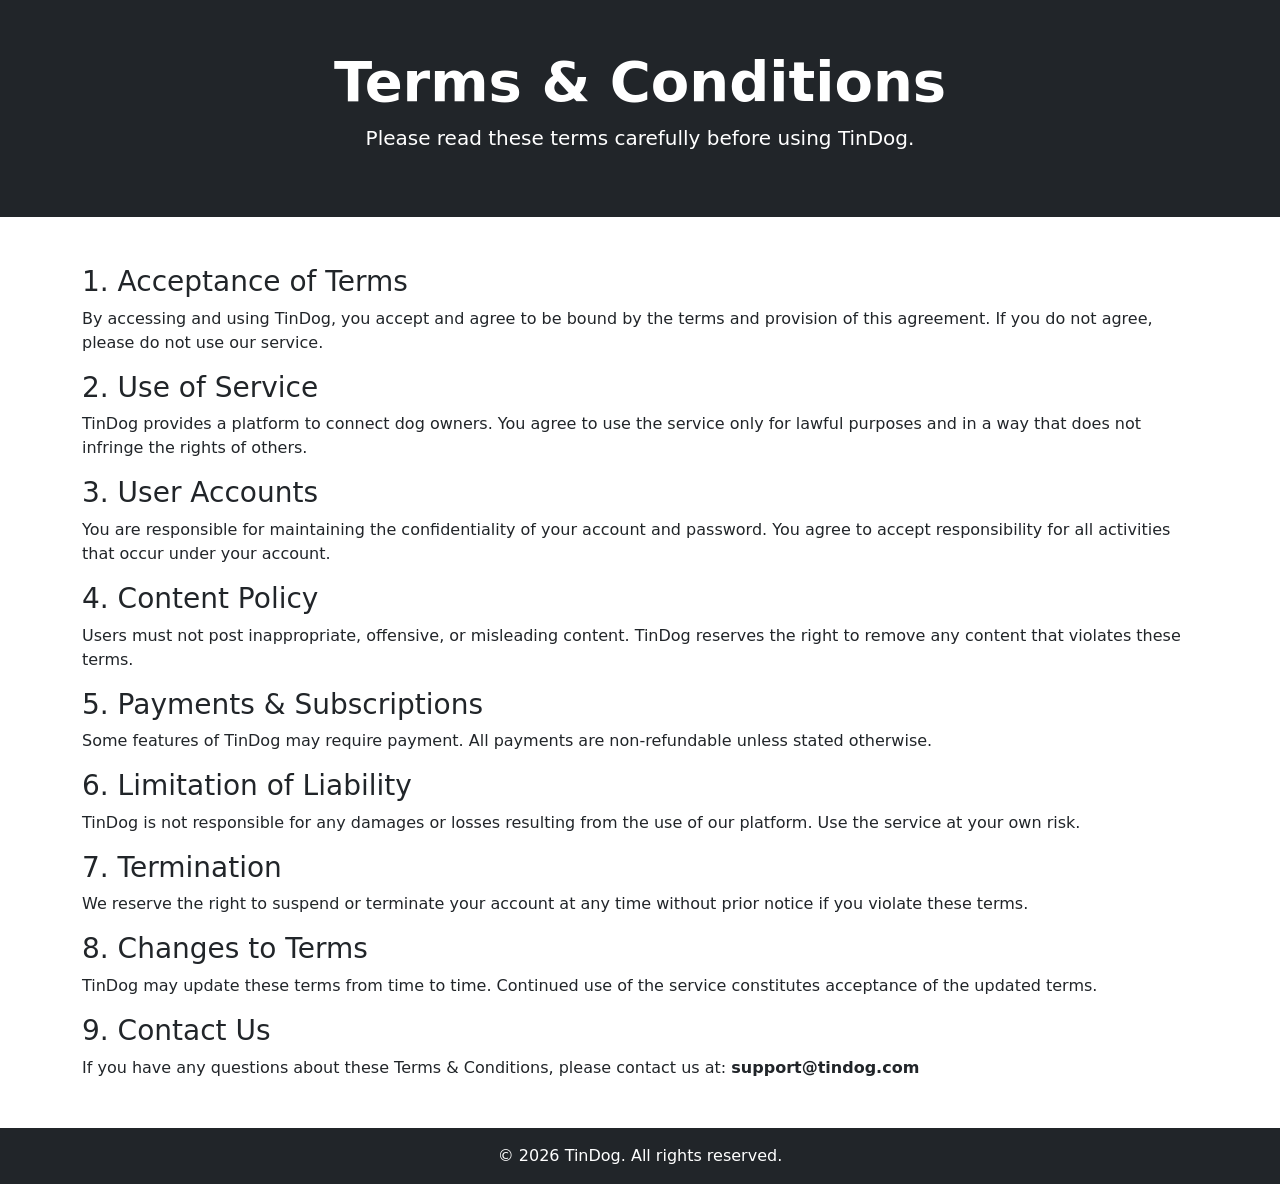
==== terms.html @ fb1d62b3 "Adding Terms & Condition Page" ====
<!DOCTYPE html>
<html lang="en">
<head>
  <meta charset="UTF-8">
  <meta name="viewport" content="width=device-width, initial-scale=1.0">
  <title>Terms & Conditions - TinDog</title>
  <link href="https://cdn.jsdelivr.net/npm/bootstrap@5.3.2/dist/css/bootstrap.min.css" rel="stylesheet">
</head>

<body>

  <!-- Header -->
  <section class="bg-dark text-white py-5 text-center">
    <div class="container">
      <h1 class="display-4 fw-bold">Terms & Conditions</h1>
      <p class="lead">Please read these terms carefully before using TinDog.</p>
    </div>
  </section>

  <!-- Content -->
  <section class="container my-5">
    
    <h3>1. Acceptance of Terms</h3>
    <p>
      By accessing and using TinDog, you accept and agree to be bound by the terms and provision of this agreement.
      If you do not agree, please do not use our service.
    </p>

    <h3>2. Use of Service</h3>
    <p>
      TinDog provides a platform to connect dog owners. You agree to use the service only for lawful purposes
      and in a way that does not infringe the rights of others.
    </p>

    <h3>3. User Accounts</h3>
    <p>
      You are responsible for maintaining the confidentiality of your account and password.
      You agree to accept responsibility for all activities that occur under your account.
    </p>

    <h3>4. Content Policy</h3>
    <p>
      Users must not post inappropriate, offensive, or misleading content. TinDog reserves the right
      to remove any content that violates these terms.
    </p>

    <h3>5. Payments & Subscriptions</h3>
    <p>
      Some features of TinDog may require payment. All payments are non-refundable unless stated otherwise.
    </p>

    <h3>6. Limitation of Liability</h3>
    <p>
      TinDog is not responsible for any damages or losses resulting from the use of our platform.
      Use the service at your own risk.
    </p>

    <h3>7. Termination</h3>
    <p>
      We reserve the right to suspend or terminate your account at any time without prior notice
      if you violate these terms.
    </p>

    <h3>8. Changes to Terms</h3>
    <p>
      TinDog may update these terms from time to time. Continued use of the service constitutes acceptance
      of the updated terms.
    </p>

    <h3>9. Contact Us</h3>
    <p>
      If you have any questions about these Terms & Conditions, please contact us at:
      <strong>support@tindog.com</strong>
    </p>

  </section>

  <!-- Footer -->
  <footer class="bg-dark text-white text-center py-3">
    <p class="mb-0">© 2026 TinDog. All rights reserved.</p>
  </footer>

</body>
</html>
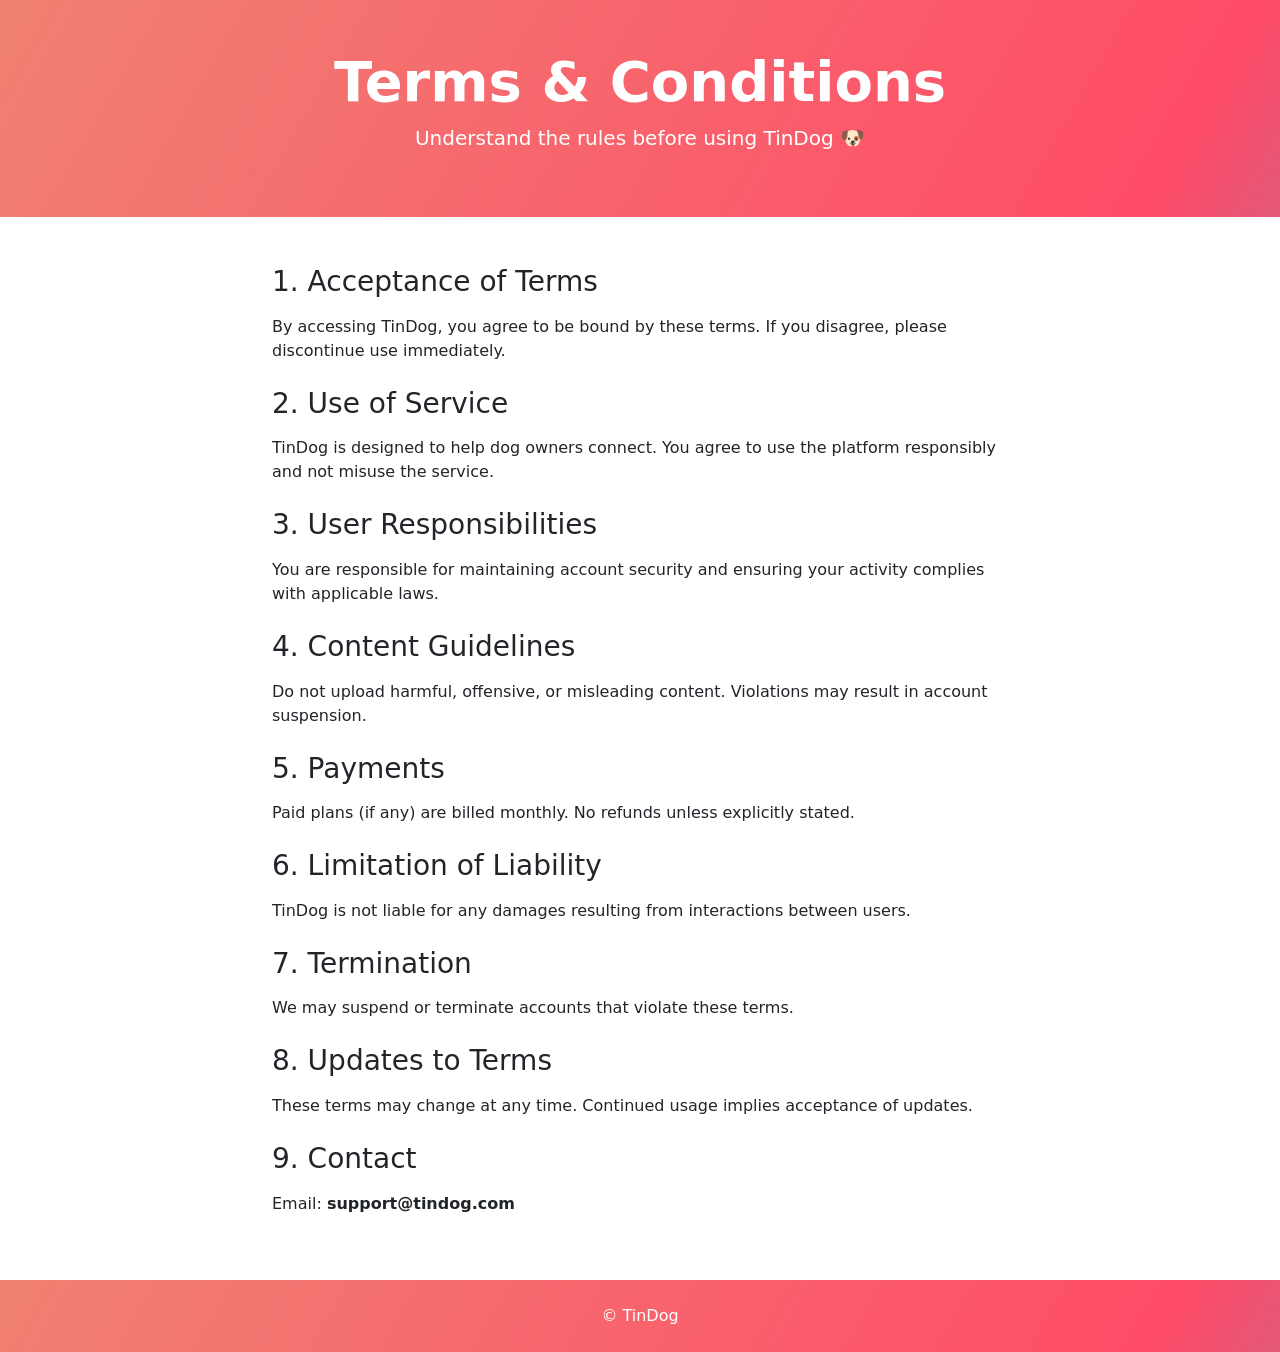
==== commit a9e98cb2: "Adding style to the Terms & COndition page" ====
--- a/terms.html
+++ b/terms.html
@@ -4,81 +4,89 @@
   <meta charset="UTF-8">
   <meta name="viewport" content="width=device-width, initial-scale=1.0">
   <title>Terms & Conditions - TinDog</title>
+
+  <!-- Bootstrap -->
   <link href="https://cdn.jsdelivr.net/npm/bootstrap@5.3.2/dist/css/bootstrap.min.css" rel="stylesheet">
+  
+  <!-- Your existing CSS -->
+  <link rel="stylesheet" href="./css/style.css">
 </head>
 
 <body>
 
-  <!-- Header -->
-  <section class="bg-dark text-white py-5 text-center">
+  <!-- Header using SAME gradient -->
+  <section class="gradient-background text-white text-center py-5">
     <div class="container">
       <h1 class="display-4 fw-bold">Terms & Conditions</h1>
-      <p class="lead">Please read these terms carefully before using TinDog.</p>
+      <p class="lead">Understand the rules before using TinDog 🐶</p>
     </div>
   </section>
 
   <!-- Content -->
-  <section class="container my-5">
+  <section class="container py-5">
     
-    <h3>1. Acceptance of Terms</h3>
-    <p>
-      By accessing and using TinDog, you accept and agree to be bound by the terms and provision of this agreement.
-      If you do not agree, please do not use our service.
-    </p>
+    <div class="row justify-content-center">
+      <div class="col-lg-8">
 
-    <h3>2. Use of Service</h3>
-    <p>
-      TinDog provides a platform to connect dog owners. You agree to use the service only for lawful purposes
-      and in a way that does not infringe the rights of others.
-    </p>
+        <h3 class="mb-3">1. Acceptance of Terms</h3>
+        <p>
+          By accessing TinDog, you agree to be bound by these terms. If you disagree,
+          please discontinue use immediately.
+        </p>
 
-    <h3>3. User Accounts</h3>
-    <p>
-      You are responsible for maintaining the confidentiality of your account and password.
-      You agree to accept responsibility for all activities that occur under your account.
-    </p>
+        <h3 class="mt-4 mb-3">2. Use of Service</h3>
+        <p>
+          TinDog is designed to help dog owners connect. You agree to use the platform responsibly
+          and not misuse the service.
+        </p>
 
-    <h3>4. Content Policy</h3>
-    <p>
-      Users must not post inappropriate, offensive, or misleading content. TinDog reserves the right
-      to remove any content that violates these terms.
-    </p>
+        <h3 class="mt-4 mb-3">3. User Responsibilities</h3>
+        <p>
+          You are responsible for maintaining account security and ensuring your activity complies
+          with applicable laws.
+        </p>
 
-    <h3>5. Payments & Subscriptions</h3>
-    <p>
-      Some features of TinDog may require payment. All payments are non-refundable unless stated otherwise.
-    </p>
+        <h3 class="mt-4 mb-3">4. Content Guidelines</h3>
+        <p>
+          Do not upload harmful, offensive, or misleading content. Violations may result in account suspension.
+        </p>
 
-    <h3>6. Limitation of Liability</h3>
-    <p>
-      TinDog is not responsible for any damages or losses resulting from the use of our platform.
-      Use the service at your own risk.
-    </p>
+        <h3 class="mt-4 mb-3">5. Payments</h3>
+        <p>
+          Paid plans (if any) are billed monthly. No refunds unless explicitly stated.
+        </p>
 
-    <h3>7. Termination</h3>
-    <p>
-      We reserve the right to suspend or terminate your account at any time without prior notice
-      if you violate these terms.
-    </p>
+        <h3 class="mt-4 mb-3">6. Limitation of Liability</h3>
+        <p>
+          TinDog is not liable for any damages resulting from interactions between users.
+        </p>
 
-    <h3>8. Changes to Terms</h3>
-    <p>
-      TinDog may update these terms from time to time. Continued use of the service constitutes acceptance
-      of the updated terms.
-    </p>
+        <h3 class="mt-4 mb-3">7. Termination</h3>
+        <p>
+          We may suspend or terminate accounts that violate these terms.
+        </p>
 
-    <h3>9. Contact Us</h3>
-    <p>
-      If you have any questions about these Terms & Conditions, please contact us at:
-      <strong>support@tindog.com</strong>
-    </p>
+        <h3 class="mt-4 mb-3">8. Updates to Terms</h3>
+        <p>
+          These terms may change at any time. Continued usage implies acceptance of updates.
+        </p>
+
+        <h3 class="mt-4 mb-3">9. Contact</h3>
+        <p>
+          Email: <strong>support@tindog.com</strong>
+        </p>
+
+      </div>
+    </div>
 
   </section>
 
-  <!-- Footer -->
-  <footer class="bg-dark text-white text-center py-3">
-    <p class="mb-0">© 2026 TinDog. All rights reserved.</p>
-  </footer>
+  <!-- Footer (same style reuse) -->
+  <section id="footer" class="gradient-background">
+    <div class="container text-center py-4">
+      <p class="text-white mb-0">© TinDog</p>
+    </div>
+  </section>
 
 </body>
 </html>
--- a/css/style.css
+++ b/css/style.css
@@ -0,0 +1,64 @@
+.gradient-background {
+  background: linear-gradient(300deg, #00bfff, #ff4c68, #ef8172);
+  background-size: 180% 180%;
+  animation: gradient-animation 18s ease infinite;
+}
+
+@keyframes gradient-animation {
+  0% {
+    background-position: 0% 50%;
+  }
+  50% {
+    background-position: 100% 50%;
+  }
+  100% {
+    background-position: 0% 50%;
+  }
+}
+
+.icon-square {
+  width: 3rem;
+  height: 3rem;
+  border-radius: 0.75rem;
+}
+
+
+.py-5{
+  padding-bottom: 0px;
+}
+
+
+.test{
+  text-align: center;
+}
+
+.profile-img{
+  height: 100px;
+  border-radius: 50%;
+}
+
+.test-box{
+  display: grid;
+  grid-template-columns: 1fr 1fr 1fr 1fr;
+
+  margin-top: 10px;
+  
+}
+.testimonial-sect{
+  background-color: #dee2e6;
+  padding-top: 50px;
+  padding-bottom: 50px;
+}
+@media (max-width: 800px){
+  .test-box{
+    display: grid;
+    grid-template-columns: 1fr;
+    gap: 20px;
+    margin-bottom: 10px;
+
+  }
+}
+
+
+
+
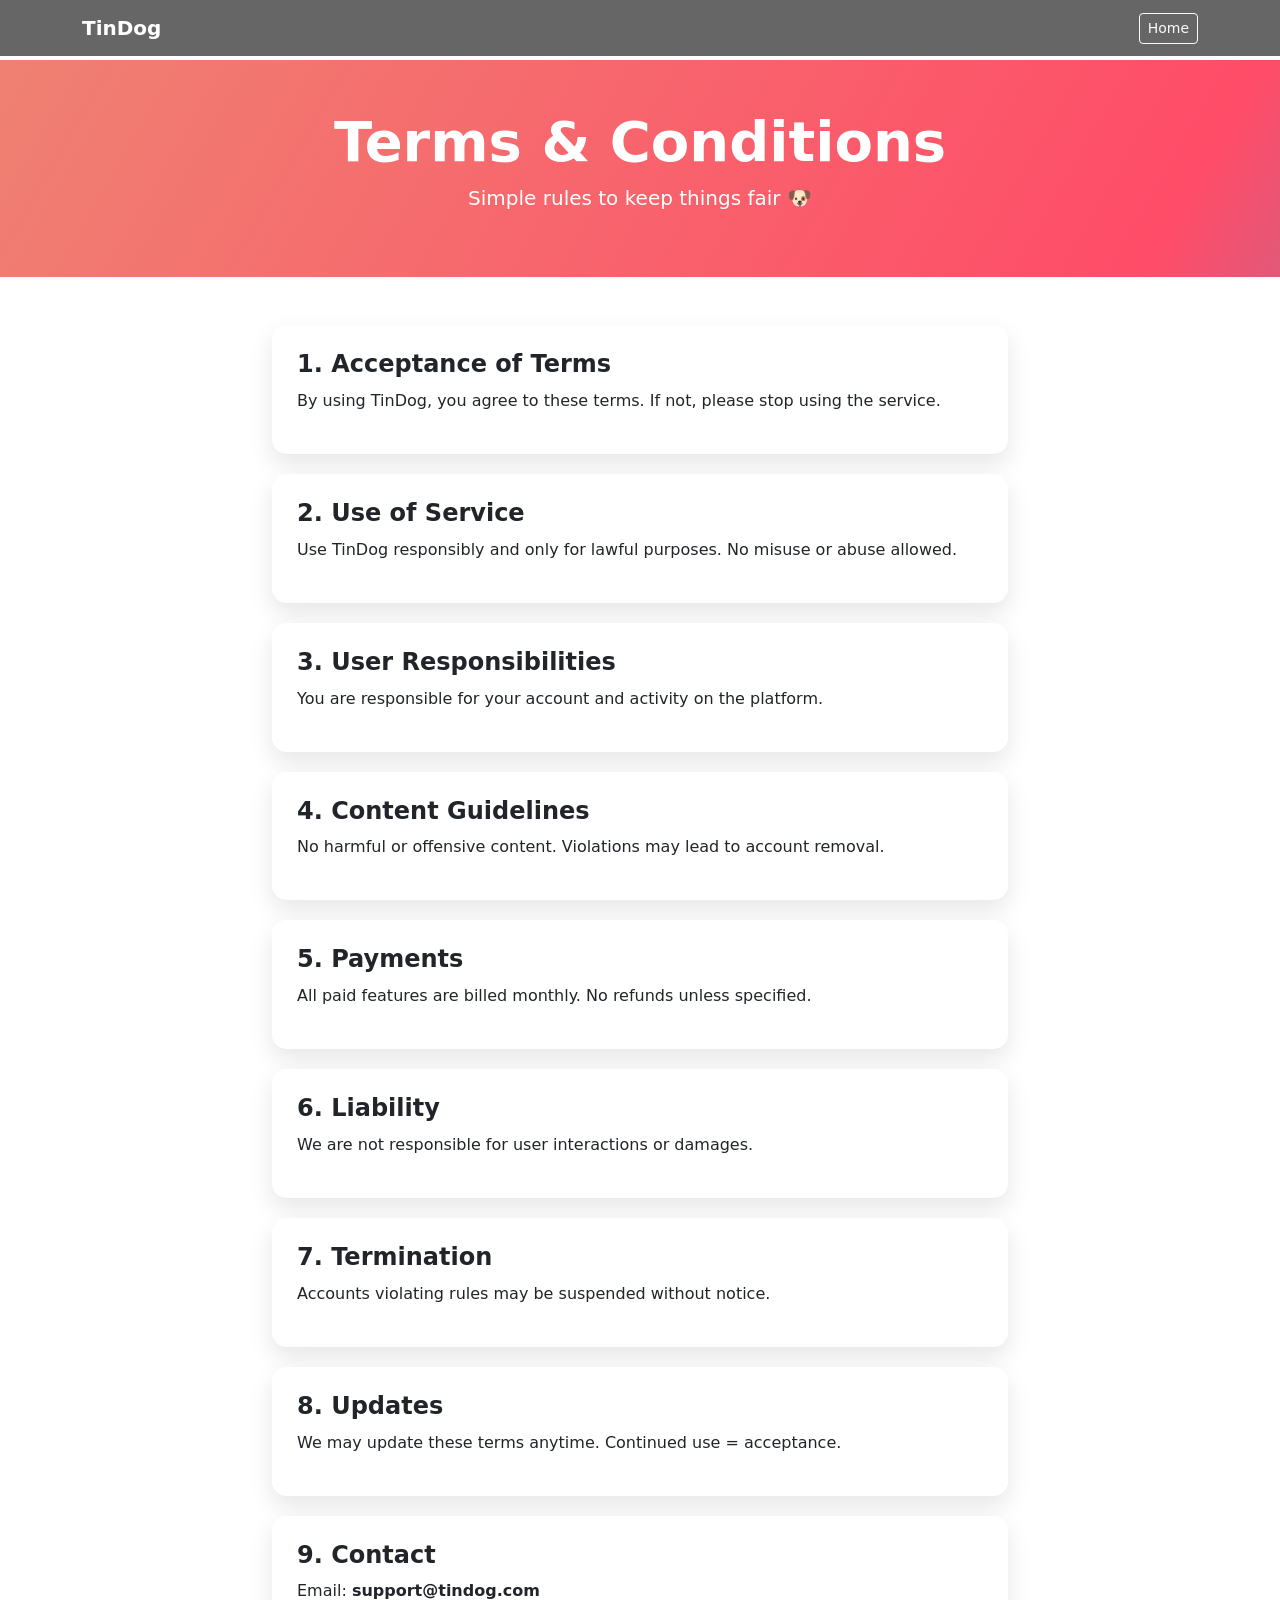
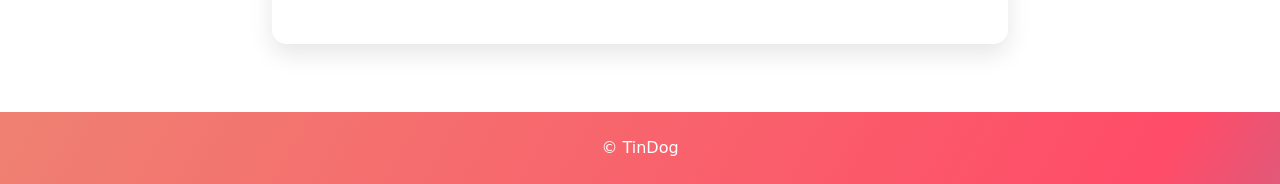
==== commit cfed4613: "Changed the style of T&C page" ====
--- a/terms.html
+++ b/terms.html
@@ -8,84 +8,113 @@
   <!-- Bootstrap -->
   <link href="https://cdn.jsdelivr.net/npm/bootstrap@5.3.2/dist/css/bootstrap.min.css" rel="stylesheet">
   
-  <!-- Your existing CSS -->
+  <!-- Your CSS -->
   <link rel="stylesheet" href="./css/style.css">
+
+  <style>
+    .glass-card {
+      background: rgba(255, 255, 255, 0.85);
+      backdrop-filter: blur(10px);
+      border-radius: 15px;
+      padding: 25px;
+      margin-bottom: 20px;
+      box-shadow: 0 10px 25px rgba(0,0,0,0.1);
+      transition: transform 0.2s ease;
+    }
+
+    .glass-card:hover {
+      transform: translateY(-5px);
+    }
+
+    .terms-heading {
+      font-weight: 600;
+      margin-bottom: 10px;
+    }
+
+    .navbar-glass {
+      background: rgba(0,0,0,0.6);
+      backdrop-filter: blur(8px);
+    }
+  </style>
 </head>
 
 <body>
 
-  <!-- Header using SAME gradient -->
-  <section class="gradient-background text-white text-center py-5">
+  <!-- 🔝 Navbar -->
+  <nav class="navbar navbar-expand-lg navbar-dark navbar-glass fixed-top">
+    <div class="container">
+      <a class="navbar-brand fw-bold" href="#">TinDog</a>
+      <div>
+        <a href="index.html" class="btn btn-outline-light btn-sm">Home</a>
+      </div>
+    </div>
+  </nav>
+
+  <!-- 🎨 Hero Section -->
+  <section class="gradient-background text-white text-center py-5" style="margin-top:60px;">
     <div class="container">
       <h1 class="display-4 fw-bold">Terms & Conditions</h1>
-      <p class="lead">Understand the rules before using TinDog 🐶</p>
+      <p class="lead">Simple rules to keep things fair 🐶</p>
     </div>
   </section>
 
-  <!-- Content -->
+  <!-- 📄 Content -->
   <section class="container py-5">
-    
     <div class="row justify-content-center">
       <div class="col-lg-8">
 
-        <h3 class="mb-3">1. Acceptance of Terms</h3>
-        <p>
-          By accessing TinDog, you agree to be bound by these terms. If you disagree,
-          please discontinue use immediately.
-        </p>
+        <div class="glass-card">
+          <h4 class="terms-heading">1. Acceptance of Terms</h4>
+          <p>By using TinDog, you agree to these terms. If not, please stop using the service.</p>
+        </div>
 
-        <h3 class="mt-4 mb-3">2. Use of Service</h3>
-        <p>
-          TinDog is designed to help dog owners connect. You agree to use the platform responsibly
-          and not misuse the service.
-        </p>
+        <div class="glass-card">
+          <h4 class="terms-heading">2. Use of Service</h4>
+          <p>Use TinDog responsibly and only for lawful purposes. No misuse or abuse allowed.</p>
+        </div>
 
-        <h3 class="mt-4 mb-3">3. User Responsibilities</h3>
-        <p>
-          You are responsible for maintaining account security and ensuring your activity complies
-          with applicable laws.
-        </p>
+        <div class="glass-card">
+          <h4 class="terms-heading">3. User Responsibilities</h4>
+          <p>You are responsible for your account and activity on the platform.</p>
+        </div>
 
-        <h3 class="mt-4 mb-3">4. Content Guidelines</h3>
-        <p>
-          Do not upload harmful, offensive, or misleading content. Violations may result in account suspension.
-        </p>
+        <div class="glass-card">
+          <h4 class="terms-heading">4. Content Guidelines</h4>
+          <p>No harmful or offensive content. Violations may lead to account removal.</p>
+        </div>
 
-        <h3 class="mt-4 mb-3">5. Payments</h3>
-        <p>
-          Paid plans (if any) are billed monthly. No refunds unless explicitly stated.
-        </p>
+        <div class="glass-card">
+          <h4 class="terms-heading">5. Payments</h4>
+          <p>All paid features are billed monthly. No refunds unless specified.</p>
+        </div>
 
-        <h3 class="mt-4 mb-3">6. Limitation of Liability</h3>
-        <p>
-          TinDog is not liable for any damages resulting from interactions between users.
-        </p>
+        <div class="glass-card">
+          <h4 class="terms-heading">6. Liability</h4>
+          <p>We are not responsible for user interactions or damages.</p>
+        </div>
 
-        <h3 class="mt-4 mb-3">7. Termination</h3>
-        <p>
-          We may suspend or terminate accounts that violate these terms.
-        </p>
+        <div class="glass-card">
+          <h4 class="terms-heading">7. Termination</h4>
+          <p>Accounts violating rules may be suspended without notice.</p>
+        </div>
 
-        <h3 class="mt-4 mb-3">8. Updates to Terms</h3>
-        <p>
-          These terms may change at any time. Continued usage implies acceptance of updates.
-        </p>
+        <div class="glass-card">
+          <h4 class="terms-heading">8. Updates</h4>
+          <p>We may update these terms anytime. Continued use = acceptance.</p>
+        </div>
 
-        <h3 class="mt-4 mb-3">9. Contact</h3>
-        <p>
-          Email: <strong>support@tindog.com</strong>
-        </p>
+        <div class="glass-card">
+          <h4 class="terms-heading">9. Contact</h4>
+          <p>Email: <strong>support@tindog.com</strong></p>
+        </div>
 
       </div>
     </div>
-
   </section>
 
-  <!-- Footer (same style reuse) -->
-  <section id="footer" class="gradient-background">
-    <div class="container text-center py-4">
-      <p class="text-white mb-0">© TinDog</p>
-    </div>
+  <!-- Footer -->
+  <section class="gradient-background text-center py-4">
+    <p class="text-white mb-0">© TinDog</p>
   </section>
 
 </body>
